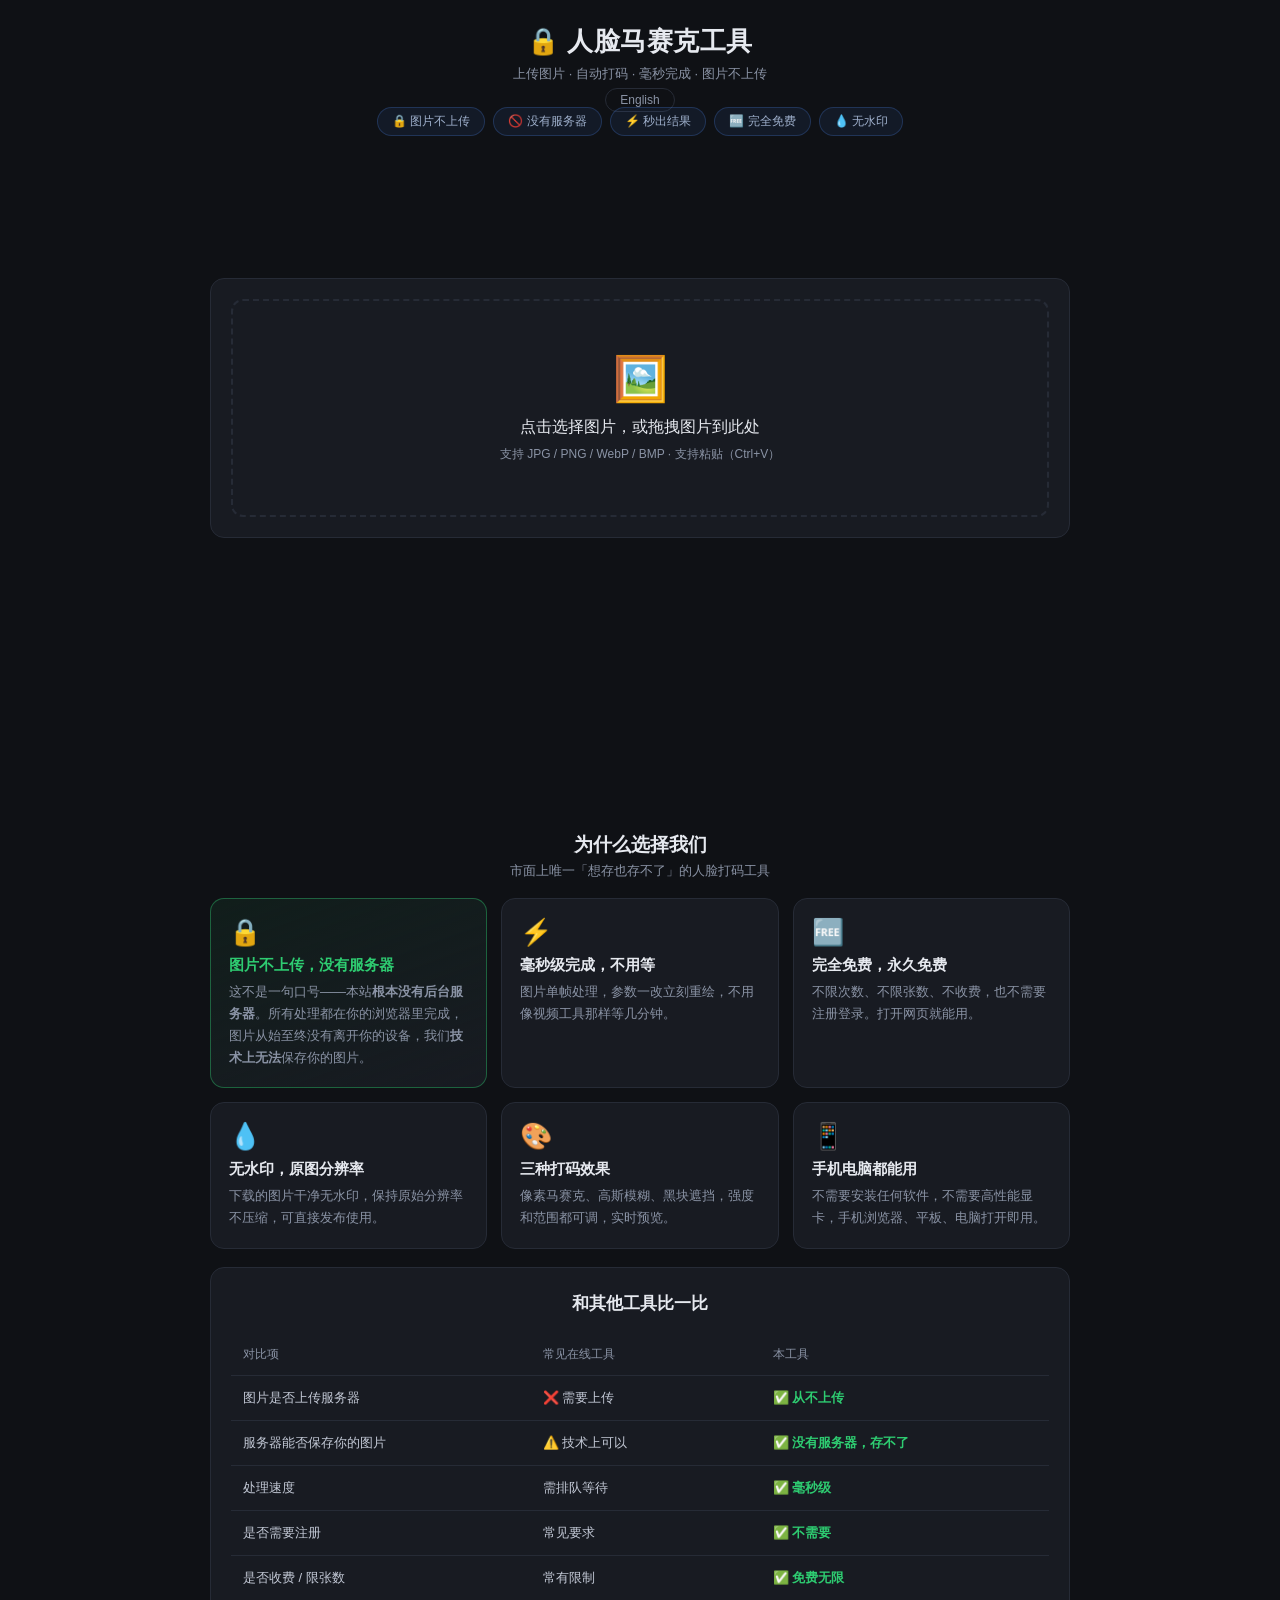
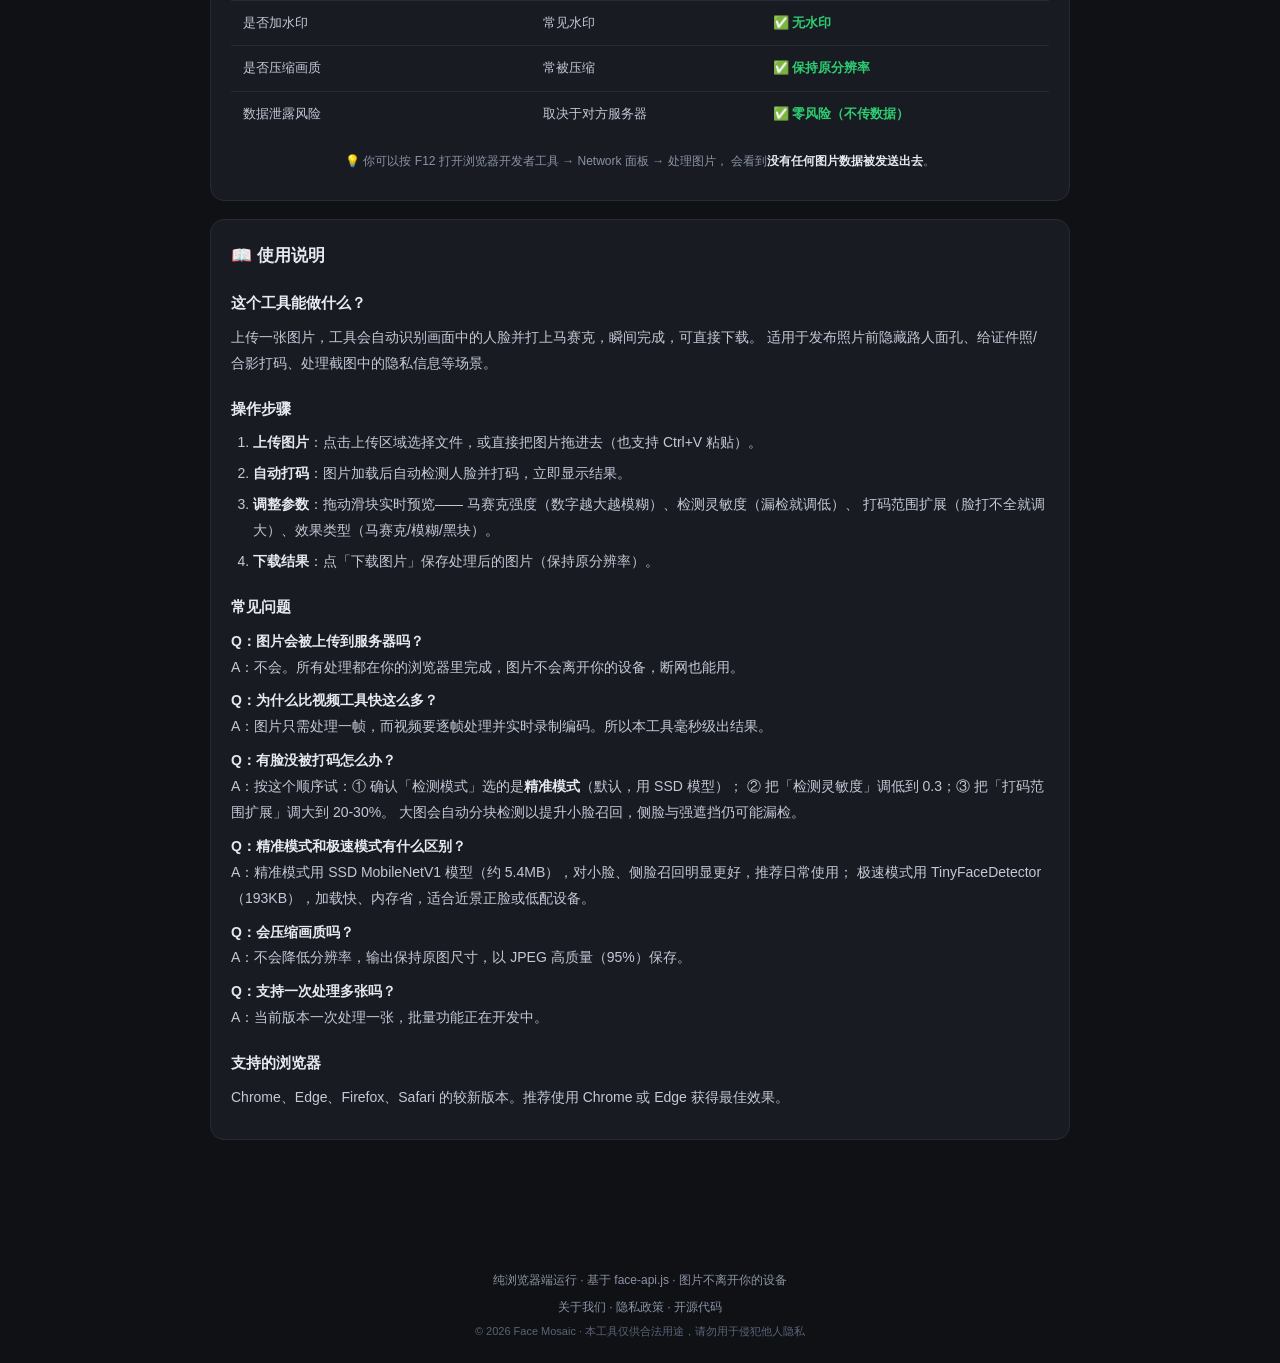
==== index.html @ 42372112 "feat: SEO 基础设施（sitemap/robots/结构化数据/canonical） - sitemap.xml: 6 个页面 + hreflang 双语标注 - robots.txt: 允许" ====
<!DOCTYPE html>
<html lang="zh-CN">
<head>
<meta charset="UTF-8">
<meta name="viewport" content="width=device-width, initial-scale=1.0">
<title>人脸马赛克工具 · 免费在线给图片人脸打码</title>
<meta name="description" content="免费在线人脸马赛克工具，上传图片自动识别人脸并打码，支持像素马赛克、高斯模糊、黑块遮挡，毫秒级完成。纯浏览器本地处理，图片不上传，隐私安全。">
<meta name="keywords" content="人脸马赛克,图片打码,人脸模糊,图片马赛克,隐私保护,在线打码工具,照片打码">
<link rel="alternate" hreflang="zh-CN" href="https://haixiansheng.github.io/face-mosaic/" />
<link rel="alternate" hreflang="en" href="https://haixiansheng.github.io/face-mosaic/en/" />
<link rel="alternate" hreflang="x-default" href="https://haixiansheng.github.io/face-mosaic/en/" />
<link rel="canonical" href="https://haixiansheng.github.io/face-mosaic/" />
<link rel="stylesheet" href="style.css">

<!-- 结构化数据（SEO） -->
<script type="application/ld+json">
{
  "@context": "https://schema.org",
  "@type": "SoftwareApplication",
  "name": "人脸马赛克工具",
  "alternateName": "Face Mosaic Tool",
  "url": "https://haixiansheng.github.io/face-mosaic/",
  "applicationCategory": "MultimediaApplication",
  "operatingSystem": "Any (Web Browser)",
  "description": "免费在线人脸马赛克工具，上传图片自动识别人脸并打码，纯浏览器本地处理，图片不上传服务器。",
  "offers": { "@type": "Offer", "price": "0", "priceCurrency": "CNY" },
  "featureList": [
    "自动人脸检测",
    "像素马赛克 / 高斯模糊 / 黑块遮挡",
    "纯浏览器本地处理，不上传",
    "毫秒级处理速度",
    "无需注册，无水印"
  ],
  "isAccessibleForFree": true
}
</script>

<!-- ============ Google AdSense ============ -->
<!-- 通过审核后，把下面的 ca-pub-XXXXXXXXXXXXXXXX 换成你的发布商 ID，并去掉注释 -->
<!--
<script async src="https://pagead2.googlesyndication.com/pagead/js/adsbygoogle.js?client=ca-pub-XXXXXXXXXXXXXXXX" crossorigin="anonymous"></script>
-->
</head>
<body>
<div class="app">
  <header>
    <h1>🔒 人脸马赛克工具</h1>
    <p class="sub">上传图片 · 自动打码 · 毫秒完成 · 图片不上传</p>
    <p class="lang-switch"><a href="en/">English</a></p>
    <div class="trust-badges">
      <span>🔒 图片不上传</span>
      <span>🚫 没有服务器</span>
      <span>⚡ 秒出结果</span>
      <span>🆓 完全免费</span>
      <span>💧 无水印</span>
    </div>
  </header>

  <!-- ============ 广告位 1：顶部横幅 ============ -->
  <div class="ad-slot ad-top">
    <!-- 顶部广告位（审核通过后替换成 AdSense 广告单元代码） -->
  </div>

  <section id="uploadPanel" class="panel">
    <div id="dropZone" class="drop-zone">
      <div class="drop-icon">🖼️</div>
      <p>点击选择图片，或拖拽图片到此处</p>
      <p class="hint">支持 JPG / PNG / WebP / BMP · 支持粘贴（Ctrl+V）</p>
      <input type="file" id="fileInput" accept="image/*" hidden>
    </div>
  </section>

  <section id="workPanel" class="panel hidden">
    <div class="canvas-wrap">
      <canvas id="resultCanvas"></canvas>
    </div>
    <canvas id="srcCanvas" hidden></canvas>

    <p id="faceInfo" class="face-info">—</p>

    <div class="controls" id="sliderRow">
      <label class="ctrl">
        <span>检测模式</span>
        <select id="modelMode">
          <option value="accurate">精准模式（推荐）</option>
          <option value="fast">极速模式</option>
        </select>
      </label>
      <label class="ctrl">
        <span>马赛克强度 <b id="pixelVal">12</b></span>
        <input type="range" id="pixelSize" min="4" max="40" value="12">
      </label>
      <label class="ctrl">
        <span>检测灵敏度 <b id="confVal">0.4</b></span>
        <input type="range" id="confThresh" min="0.1" max="0.9" step="0.05" value="0.4">
      </label>
      <label class="ctrl">
        <span>打码范围扩展 <b id="expandVal">10</b>%</span>
        <input type="range" id="expand" min="0" max="40" value="10">
      </label>
      <label class="ctrl">
        <span>效果</span>
        <select id="effectType">
          <option value="mosaic">像素马赛克</option>
          <option value="blur">高斯模糊</option>
          <option value="black">黑块遮挡</option>
        </select>
      </label>
    </div>

    <div class="actions">
      <a id="downloadBtn" class="btn primary" download="image_mosaic.jpg">⬇ 下载图片</a>
      <button id="resetBtn" class="btn">处理其他图片</button>
    </div>
  </section>

  <!-- ============ 广告位 2：中部 ============ -->
  <div class="ad-slot ad-mid">
    <!-- 中部广告位（审核通过后替换成 AdSense 广告单元代码） -->
  </div>

  <!-- ============ 卖点区 ============ -->
  <h2 class="section-title">为什么选择我们</h2>
  <p class="section-sub">市面上唯一「想存也存不了」的人脸打码工具</p>

  <div class="features">
    <div class="feature hero">
      <div class="f-icon">🔒</div>
      <h3>图片不上传，没有服务器</h3>
      <p>这不是一句口号——本站<b>根本没有后台服务器</b>。所有处理都在你的浏览器里完成，
         图片从始至终没有离开你的设备，我们<b>技术上无法</b>保存你的图片。</p>
    </div>
    <div class="feature">
      <div class="f-icon">⚡</div>
      <h3>毫秒级完成，不用等</h3>
      <p>图片单帧处理，参数一改立刻重绘，不用像视频工具那样等几分钟。</p>
    </div>
    <div class="feature">
      <div class="f-icon">🆓</div>
      <h3>完全免费，永久免费</h3>
      <p>不限次数、不限张数、不收费，也不需要注册登录。打开网页就能用。</p>
    </div>
    <div class="feature">
      <div class="f-icon">💧</div>
      <h3>无水印，原图分辨率</h3>
      <p>下载的图片干净无水印，保持原始分辨率不压缩，可直接发布使用。</p>
    </div>
    <div class="feature">
      <div class="f-icon">🎨</div>
      <h3>三种打码效果</h3>
      <p>像素马赛克、高斯模糊、黑块遮挡，强度和范围都可调，实时预览。</p>
    </div>
    <div class="feature">
      <div class="f-icon">📱</div>
      <h3>手机电脑都能用</h3>
      <p>不需要安装任何软件，不需要高性能显卡，手机浏览器、平板、电脑打开即用。</p>
    </div>
  </div>

  <section class="panel content">
    <h2 class="section-title" style="margin-top:0">和其他工具比一比</h2>
    <table class="compare-table">
      <thead>
        <tr><th>对比项</th><th>常见在线工具</th><th>本工具</th></tr>
      </thead>
      <tbody>
        <tr><td>图片是否上传服务器</td><td>❌ 需要上传</td><td class="us">✅ 从不上传</td></tr>
        <tr><td>服务器能否保存你的图片</td><td>⚠️ 技术上可以</td><td class="us">✅ 没有服务器，存不了</td></tr>
        <tr><td>处理速度</td><td>需排队等待</td><td class="us">✅ 毫秒级</td></tr>
        <tr><td>是否需要注册</td><td>常见要求</td><td class="us">✅ 不需要</td></tr>
        <tr><td>是否收费 / 限张数</td><td>常有限制</td><td class="us">✅ 免费无限</td></tr>
        <tr><td>是否加水印</td><td>常见水印</td><td class="us">✅ 无水印</td></tr>
        <tr><td>是否压缩画质</td><td>常被压缩</td><td class="us">✅ 保持原分辨率</td></tr>
        <tr><td>数据泄露风险</td><td>取决于对方服务器</td><td class="us">✅ 零风险（不传数据）</td></tr>
      </tbody>
    </table>
    <p style="text-align:center;font-size:12px;color:var(--muted);margin-top:12px">
      💡 你可以按 F12 打开浏览器开发者工具 → Network 面板 → 处理图片，
      会看到<b>没有任何图片数据被发送出去</b>。
    </p>
  </section>

  <!-- ============ 内容区（SEO + AdSense 过审必需）============ -->
  <section class="panel content">
    <h2>📖 使用说明</h2>

    <h3>这个工具能做什么？</h3>
    <p>上传一张图片，工具会自动识别画面中的人脸并打上马赛克，瞬间完成，可直接下载。
       适用于发布照片前隐藏路人面孔、给证件照/合影打码、处理截图中的隐私信息等场景。</p>

    <h3>操作步骤</h3>
    <ol>
      <li><b>上传图片</b>：点击上传区域选择文件，或直接把图片拖进去（也支持 Ctrl+V 粘贴）。</li>
      <li><b>自动打码</b>：图片加载后自动检测人脸并打码，立即显示结果。</li>
      <li><b>调整参数</b>：拖动滑块实时预览——
          马赛克强度（数字越大越模糊）、检测灵敏度（漏检就调低）、
          打码范围扩展（脸打不全就调大）、效果类型（马赛克/模糊/黑块）。</li>
      <li><b>下载结果</b>：点「下载图片」保存处理后的图片（保持原分辨率）。</li>
    </ol>

    <h3>常见问题</h3>
    <p><b>Q：图片会被上传到服务器吗？</b><br>
       A：不会。所有处理都在你的浏览器里完成，图片不会离开你的设备，断网也能用。</p>
    <p><b>Q：为什么比视频工具快这么多？</b><br>
       A：图片只需处理一帧，而视频要逐帧处理并实时录制编码。所以本工具毫秒级出结果。</p>
    <p><b>Q：有脸没被打码怎么办？</b><br>
       A：按这个顺序试：① 确认「检测模式」选的是<b>精准模式</b>（默认，用 SSD 模型）；
       ② 把「检测灵敏度」调低到 0.3；③ 把「打码范围扩展」调大到 20-30%。
       大图会自动分块检测以提升小脸召回，侧脸与强遮挡仍可能漏检。</p>
    <p><b>Q：精准模式和极速模式有什么区别？</b><br>
       A：精准模式用 SSD MobileNetV1 模型（约 5.4MB），对小脸、侧脸召回明显更好，推荐日常使用；
       极速模式用 TinyFaceDetector（193KB），加载快、内存省，适合近景正脸或低配设备。</p>
    <p><b>Q：会压缩画质吗？</b><br>
       A：不会降低分辨率，输出保持原图尺寸，以 JPEG 高质量（95%）保存。</p>
    <p><b>Q：支持一次处理多张吗？</b><br>
       A：当前版本一次处理一张，批量功能正在开发中。</p>

    <h3>支持的浏览器</h3>
    <p>Chrome、Edge、Firefox、Safari 的较新版本。推荐使用 Chrome 或 Edge 获得最佳效果。</p>
  </section>

  <!-- ============ 广告位 3：底部 ============ -->
  <div class="ad-slot ad-bottom">
    <!-- 底部广告位（审核通过后替换成 AdSense 广告单元代码） -->
  </div>

  <footer>
    <p>纯浏览器端运行 · 基于 face-api.js · 图片不离开你的设备</p>
    <nav class="foot-nav">
      <a href="about.html">关于我们</a> ·
      <a href="privacy.html">隐私政策</a> ·
      <a href="https://github.com/haixiansheng/face-mosaic" target="_blank" rel="noopener">开源代码</a>
    </nav>
    <p class="copy">© 2026 Face Mosaic · 本工具仅供合法用途，请勿用于侵犯他人隐私</p>
  </footer>
</div>
<script src="face-api.min.js"></script>
<script src="app.js"></script>
</body>
</html>
---- style.css ----
:root {
  --bg: #0f1115;
  --card: #181b22;
  --border: #262b36;
  --text: #e6e9ef;
  --muted: #8a93a5;
  --primary: #4f8cff;
  --primary-hover: #3d7bf0;
  --success: #2ecc71;
}
* { box-sizing: border-box; margin: 0; padding: 0; }
body {
  font-family: -apple-system, "Segoe UI", "Microsoft YaHei", sans-serif;
  background: var(--bg);
  color: var(--text);
  min-height: 100vh;
  padding: 24px 16px;
}
.app { max-width: 860px; margin: 0 auto; }
header { text-align: center; margin-bottom: 24px; }
h1 { font-size: 26px; font-weight: 700; letter-spacing: .5px; }
.sub { color: var(--muted); font-size: 13px; margin-top: 6px; }
.panel {
  background: var(--card);
  border: 1px solid var(--border);
  border-radius: 14px;
  padding: 20px;
  margin-bottom: 18px;
}
.hidden { display: none !important; }
.drop-zone {
  border: 2px dashed var(--border);
  border-radius: 12px;
  padding: 52px 20px;
  text-align: center;
  cursor: pointer;
  transition: all .2s;
}
.drop-zone:hover, .drop-zone.dragover {
  border-color: var(--primary);
  background: rgba(79, 140, 255, .06);
}
.drop-icon { font-size: 44px; margin-bottom: 12px; }
.hint { color: var(--muted); font-size: 12px; margin-top: 8px; }
video { width: 100%; border-radius: 10px; background: #000; display: block; }
.controls {
  display: grid;
  grid-template-columns: repeat(auto-fit, minmax(200px, 1fr));
  gap: 14px;
  margin: 18px 0;
}
.ctrl { display: flex; flex-direction: column; gap: 8px; font-size: 13px; color: var(--muted); }
.ctrl b { color: var(--primary); font-weight: 600; }
input[type=range] { width: 100%; accent-color: var(--primary); }
select {
  background: #12141a; color: var(--text);
  border: 1px solid var(--border); border-radius: 8px;
  padding: 8px 10px; font-size: 13px;
}
.actions { display: flex; gap: 12px; flex-wrap: wrap; margin-top: 16px; }
.btn {
  padding: 11px 22px;
  border-radius: 9px;
  border: 1px solid var(--border);
  background: #12141a;
  color: var(--text);
  font-size: 14px;
  cursor: pointer;
  transition: all .15s;
  text-decoration: none;
  display: inline-block;
}
.btn:hover:not(:disabled) { border-color: var(--primary); }
.btn:disabled { opacity: .45; cursor: not-allowed; }
.btn.primary { background: var(--primary); border-color: var(--primary); color: #fff; font-weight: 600; }
.btn.primary:hover { background: var(--primary-hover); }
.progress-wrap { margin-top: 16px; }
.progress-bar { height: 8px; background: #12141a; border-radius: 5px; overflow: hidden; }
#progressFill {
  height: 100%; width: 0%;
  background: linear-gradient(90deg, var(--primary), var(--success));
  transition: width .2s;
}
#progressText { font-size: 13px; color: var(--muted); margin-top: 8px; }
footer { text-align: center; color: var(--muted); font-size: 12px; margin-top: 24px; }
h2 { font-size: 18px; margin-bottom: 14px; }

/* ===== 广告位 ===== */
.ad-slot {
  margin: 18px 0;
  min-height: 90px;          /* 预留高度，避免广告加载时页面跳动 */
  border-radius: 12px;
  display: flex;
  align-items: center;
  justify-content: center;
  overflow: hidden;
}
/* 未放广告时显示淡色占位（审核通过后可删掉这段） */
.ad-slot:empty::after {
  content: "广告位";
  color: #3a4152;
  font-size: 12px;
  letter-spacing: 2px;
  border: 1px dashed #262b36;
  border-radius: 10px;
  padding: 26px 60px;
  width: 100%;
  text-align: center;
}
.ad-top { min-height: 100px; }
.ad-mid { min-height: 250px; }
.ad-bottom { min-height: 90px; }

/* ===== 内容区（SEO / 过审用）===== */
.content { font-size: 14px; line-height: 1.85; color: #c3c9d6; }
.content h2 { margin: 22px 0 10px; color: var(--text); font-size: 17px; }
.content h2:first-child { margin-top: 0; }
.content h3 { margin: 18px 0 8px; color: var(--text); font-size: 15px; }
.content p { margin: 8px 0; }
.content ol, .content ul { margin: 8px 0 8px 22px; }
.content li { margin: 5px 0; }
.content a { color: var(--primary); text-decoration: none; }
.content a:hover { text-decoration: underline; }
.content b { color: var(--text); }

/* ===== 页脚导航 ===== */
.foot-nav { margin-top: 10px; font-size: 12px; }
.foot-nav a { color: var(--muted); text-decoration: none; }
.foot-nav a:hover { color: var(--primary); }
.copy { margin-top: 8px; font-size: 11px; color: #5a6377; }

/* ===== 语言切换 ===== */
.lang-switch { margin-top: 10px; font-size: 12px; }
.lang-switch a {
  color: var(--muted);
  text-decoration: none;
  border: 1px solid var(--border);
  border-radius: 20px;
  padding: 4px 14px;
  transition: all .15s;
}
.lang-switch a:hover { color: var(--primary); border-color: var(--primary); }

/* ===== 卖点：信任徽章 ===== */
.trust-badges {
  display: flex;
  flex-wrap: wrap;
  gap: 8px;
  justify-content: center;
  margin: 0 0 18px;
}
.trust-badges span {
  font-size: 12px;
  color: #9fb0cc;
  background: rgba(79, 140, 255, .08);
  border: 1px solid rgba(79, 140, 255, .22);
  border-radius: 20px;
  padding: 5px 14px;
  white-space: nowrap;
}

/* ===== 卖点：特性卡片 ===== */
.features {
  display: grid;
  grid-template-columns: repeat(auto-fit, minmax(240px, 1fr));
  gap: 14px;
  margin: 18px 0;
}
.feature {
  background: var(--card);
  border: 1px solid var(--border);
  border-radius: 14px;
  padding: 18px;
  transition: border-color .18s, transform .18s;
}
.feature:hover { border-color: rgba(79, 140, 255, .45); transform: translateY(-2px); }
.feature .f-icon { font-size: 26px; margin-bottom: 8px; }
.feature h3 {
  font-size: 15px;
  margin: 0 0 6px;
  color: var(--text);
  font-weight: 600;
}
.feature p { font-size: 13px; color: var(--muted); line-height: 1.7; margin: 0; }
.feature.hero {
  border-color: rgba(46, 204, 113, .4);
  background: linear-gradient(160deg, rgba(46, 204, 113, .07), var(--card));
}
.feature.hero h3 { color: var(--success); }

/* ===== 卖点：对比表 ===== */
.section-title {
  text-align: center;
  font-size: 19px;
  font-weight: 700;
  margin: 26px 0 4px;
}
.section-sub {
  text-align: center;
  font-size: 13px;
  color: var(--muted);
  margin-bottom: 14px;
}
.compare-table { width: 100%; border-collapse: collapse; font-size: 13px; margin: 14px 0; }
.compare-table th, .compare-table td {
  padding: 10px 12px;
  border-bottom: 1px solid var(--border);
  text-align: left;
}
.compare-table th { color: var(--muted); font-weight: 500; font-size: 12px; }
.compare-table td { color: #c3c9d6; }
.compare-table td.us { color: var(--success); font-weight: 600; }
.compare-table tr:last-child td { border-bottom: none; }

/* ===== 图片画布 ===== */
.canvas-wrap {
  border-radius: 10px;
  overflow: hidden;
  background: #0b0d11;
  display: flex;
  justify-content: center;
}
#resultCanvas { max-width: 100%; height: auto; display: block; }
.face-info {
  text-align: center;
  font-size: 13px;
  color: var(--primary);
  margin: 12px 0 0;
  min-height: 20px;
}
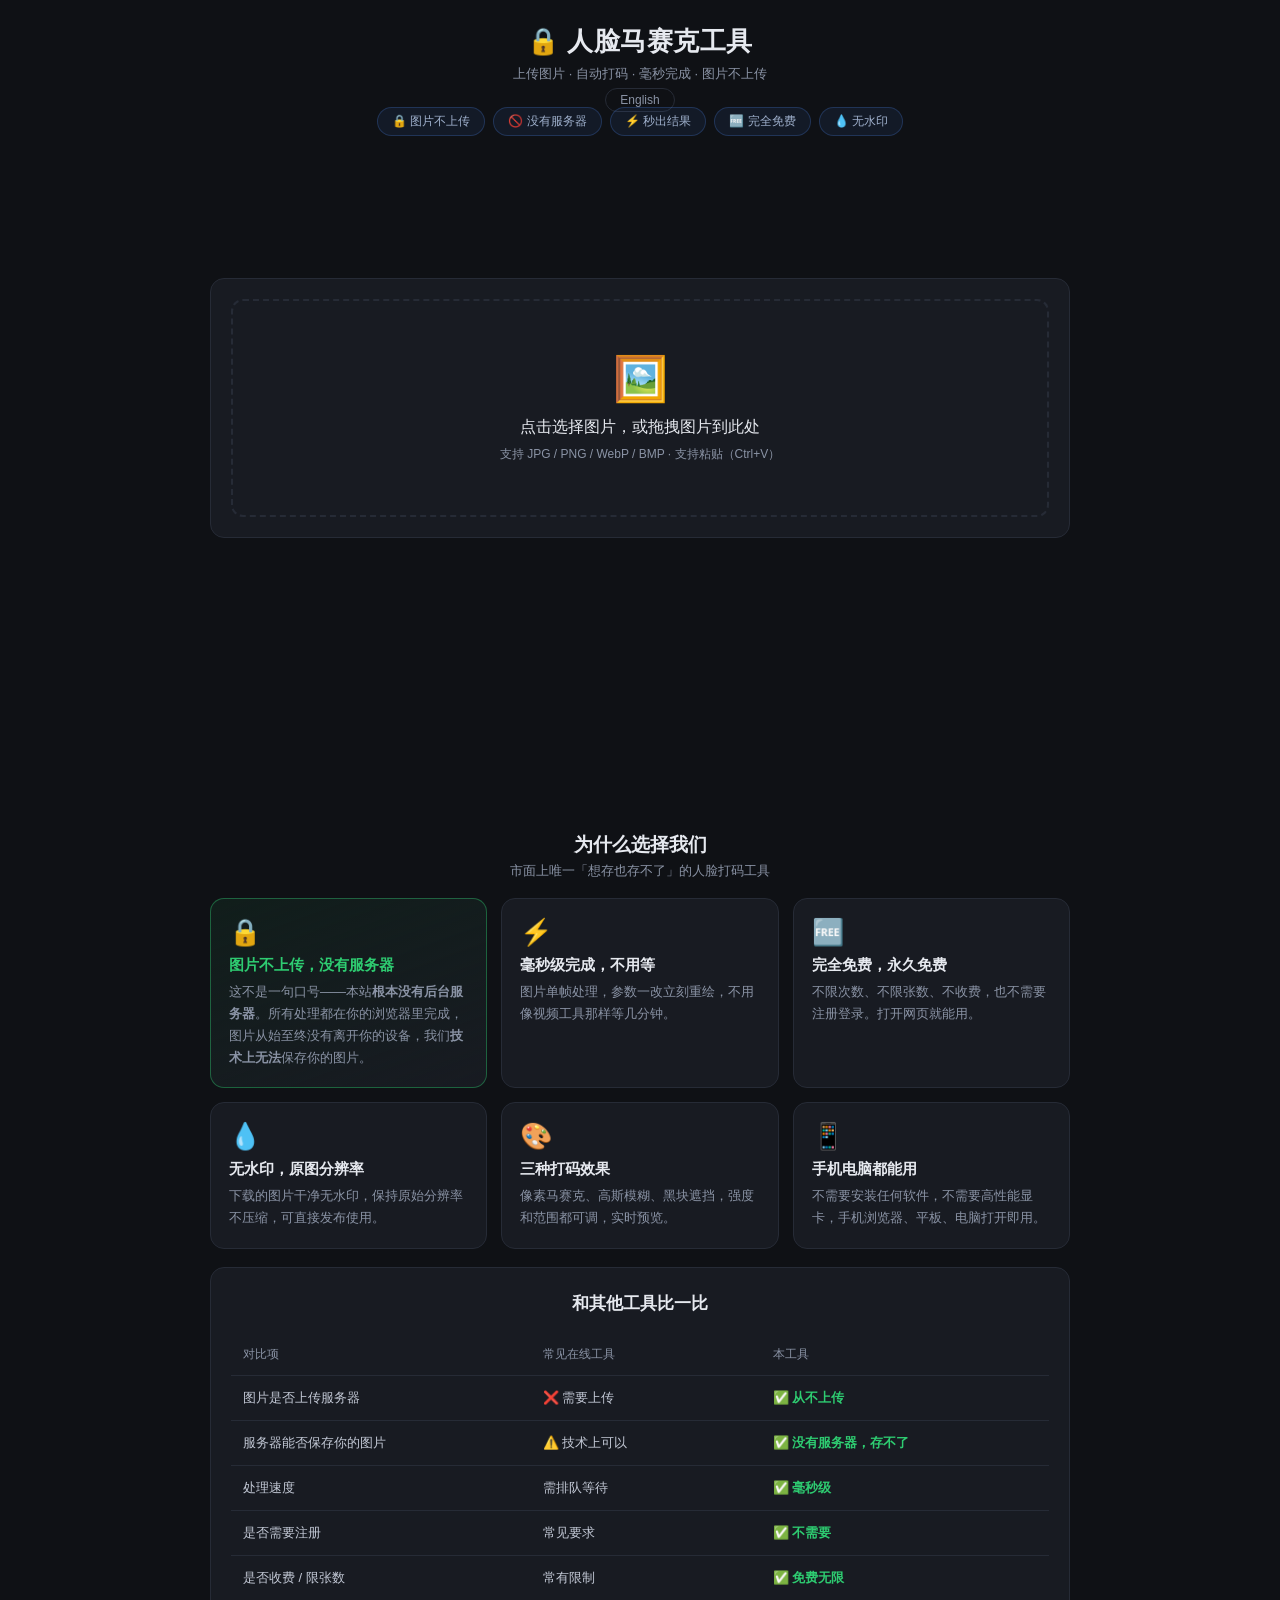
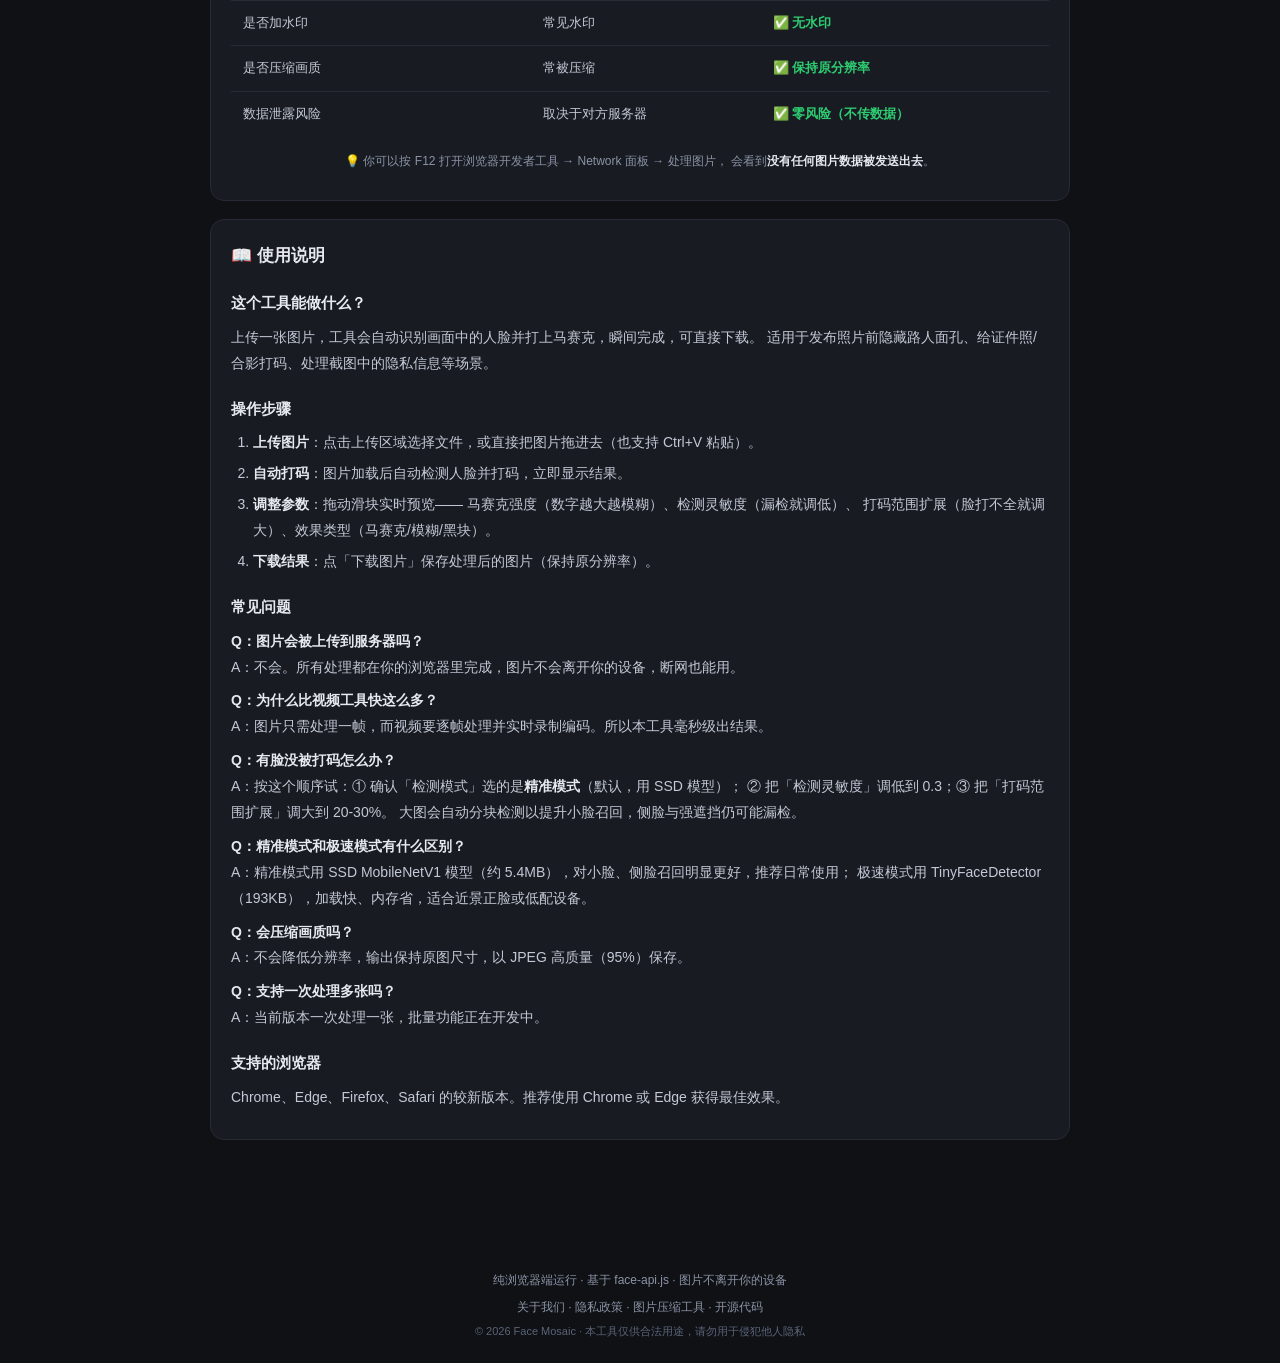
==== commit 276f7cf5: "feat: 页脚互链到图片压缩工具（工具矩阵交叉引流）" ====
--- a/index.html
+++ b/index.html
@@ -229,6 +229,7 @@
     <nav class="foot-nav">
       <a href="about.html">关于我们</a> ·
       <a href="privacy.html">隐私政策</a> ·
+      <a href="https://haixiansheng.github.io/image-compressor/">图片压缩工具</a> ·
       <a href="https://github.com/haixiansheng/face-mosaic" target="_blank" rel="noopener">开源代码</a>
     </nav>
     <p class="copy">© 2026 Face Mosaic · 本工具仅供合法用途，请勿用于侵犯他人隐私</p>
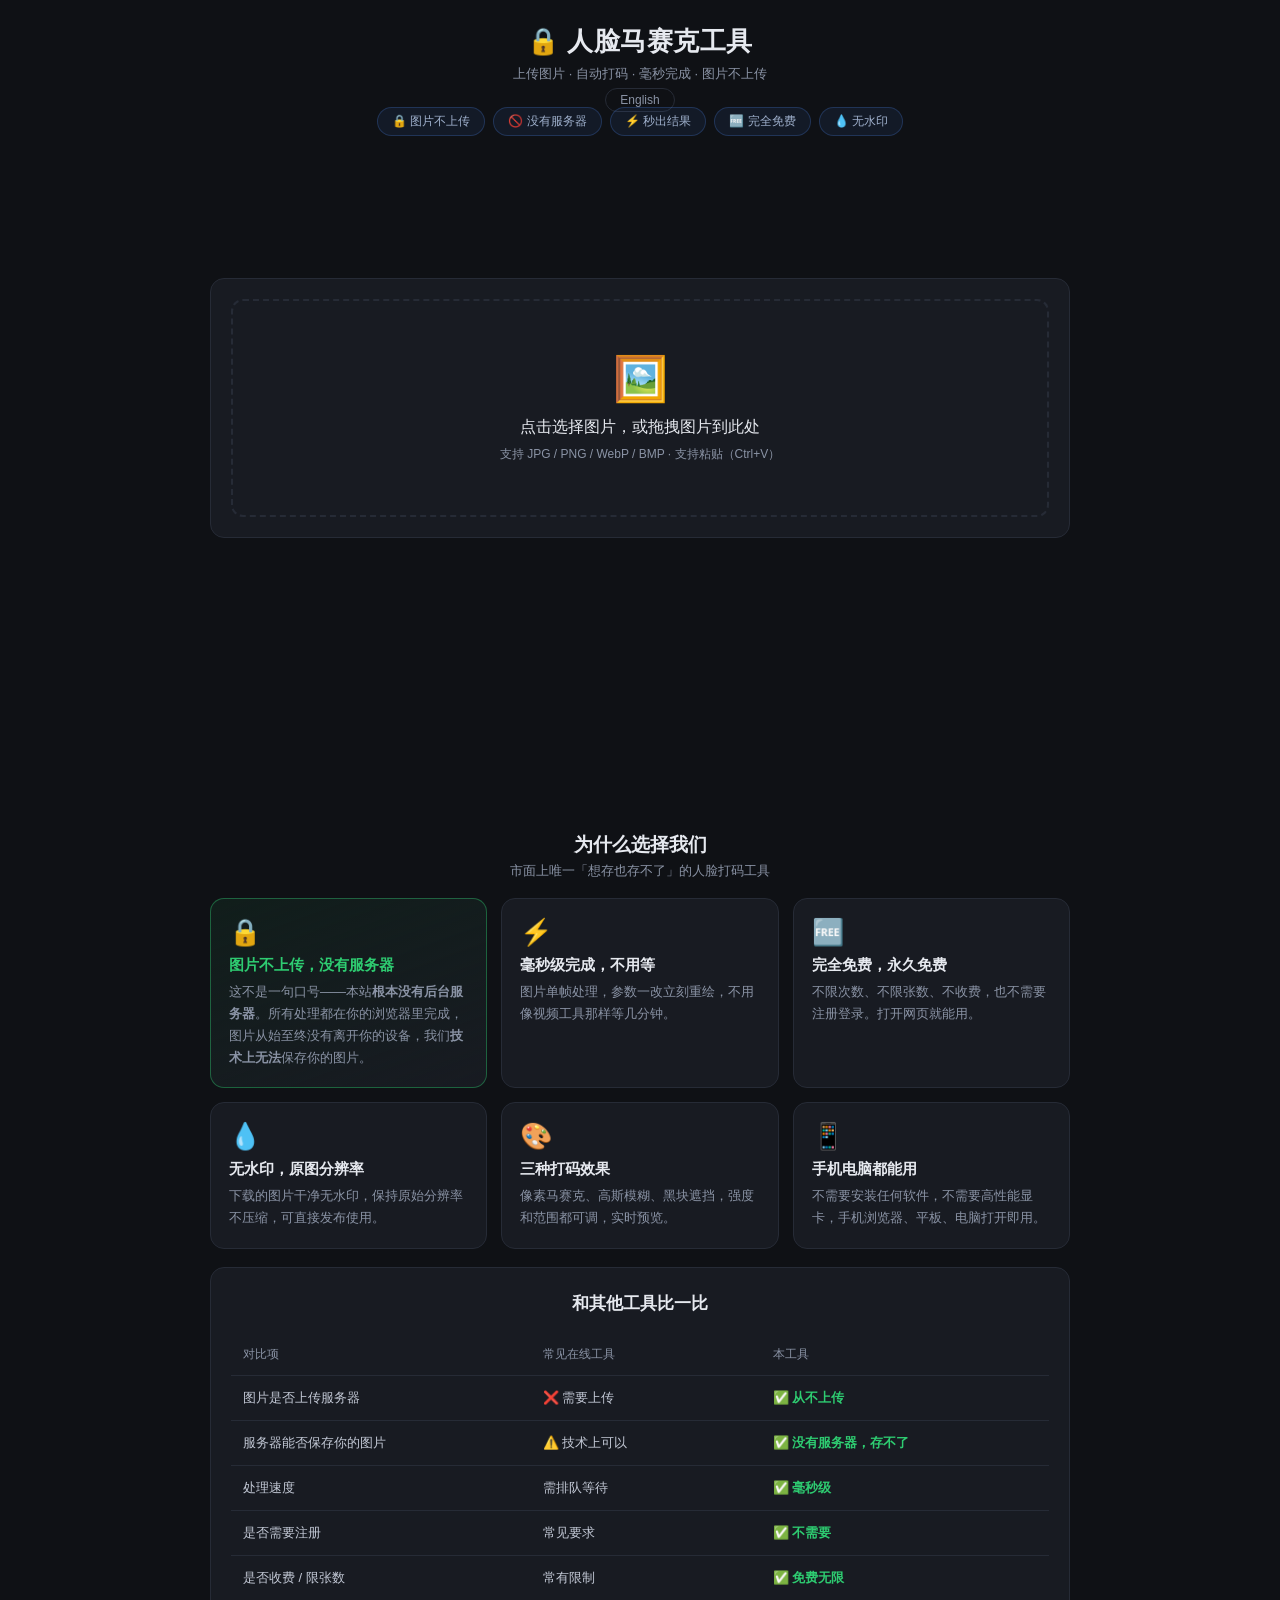
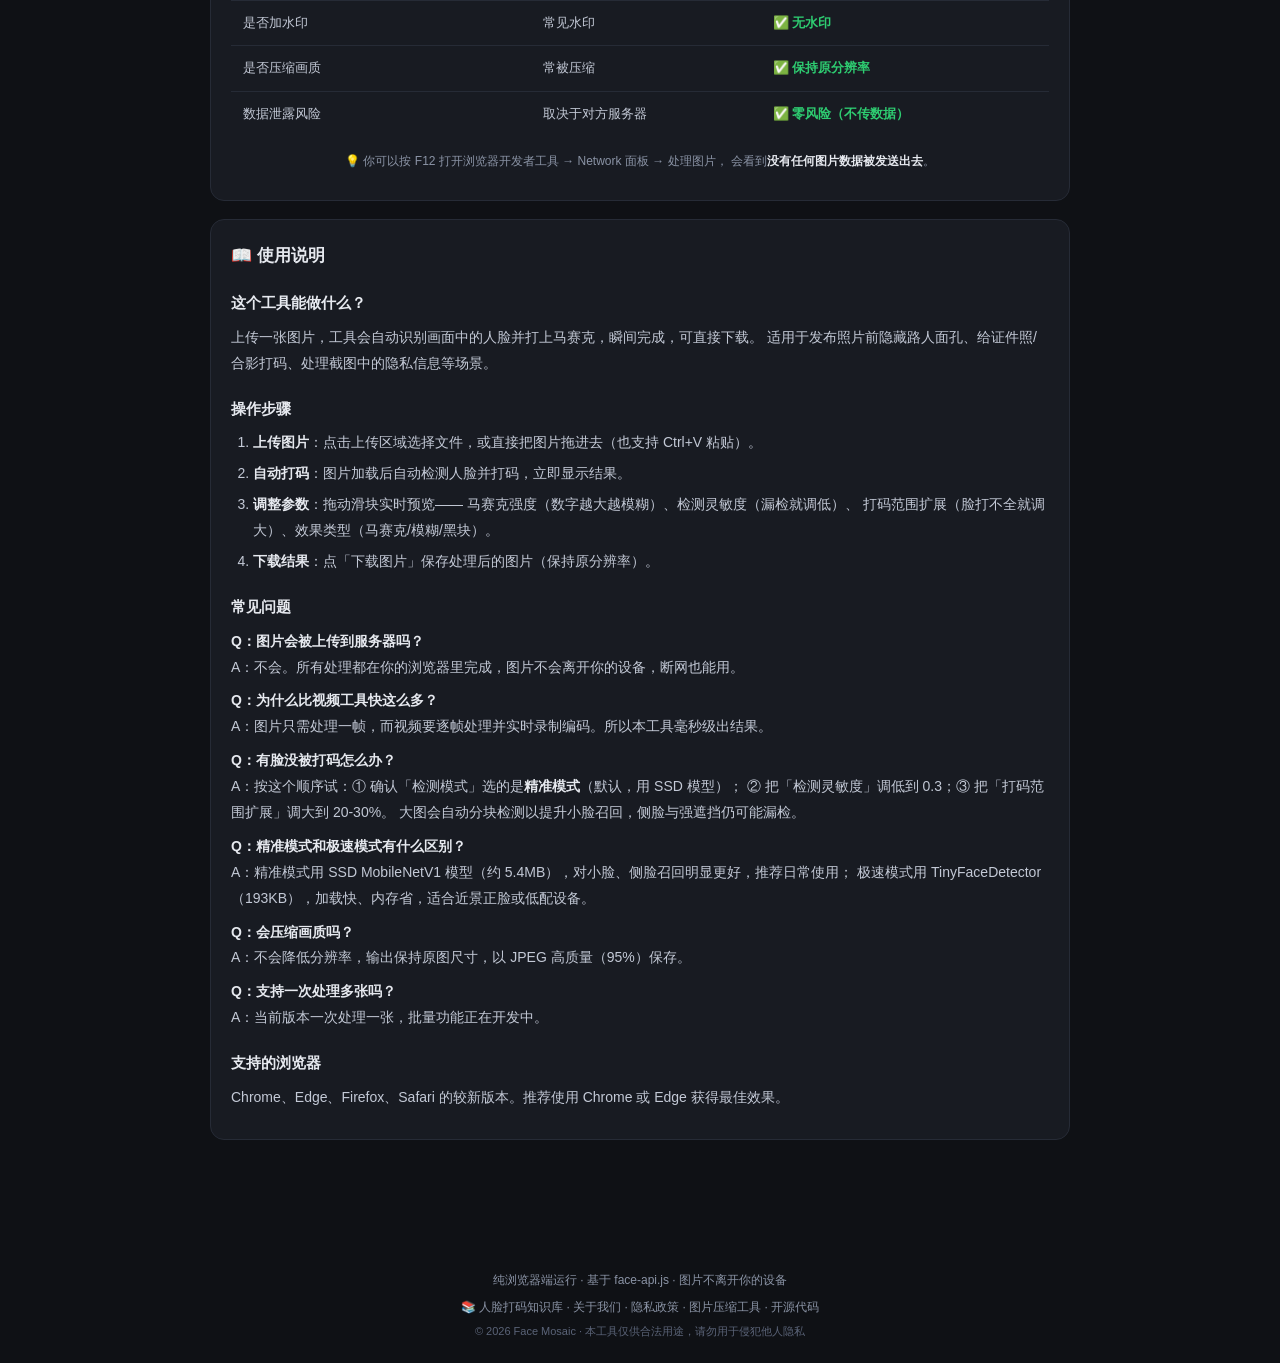
==== commit b2f355af: "content: 新增 2 篇 SEO 深度文章（中英）+ 博客首页 提升 AdSense 过审率与自然搜索流量： - 《如何给照片人脸打码：5 种方法对比》— 手工/自动检测/整图模糊/裁剪/贴纸 " ====
--- a/index.html
+++ b/index.html
@@ -227,6 +227,7 @@
   <footer>
     <p>纯浏览器端运行 · 基于 face-api.js · 图片不离开你的设备</p>
     <nav class="foot-nav">
+      <a href="blog/">📚 人脸打码知识库</a> ·
       <a href="about.html">关于我们</a> ·
       <a href="privacy.html">隐私政策</a> ·
       <a href="https://haixiansheng.github.io/image-compressor/">图片压缩工具</a> ·
--- a/style.css
+++ b/style.css
@@ -228,3 +228,48 @@
   margin: 12px 0 0;
   min-height: 20px;
 }
+
+
+/* ===== 文章页 ===== */
+.article { font-size: 15px; line-height: 1.9; }
+.article h2 { font-size: 19px; margin: 30px 0 12px; color: var(--text); }
+.article h3 { font-size: 16px; margin: 22px 0 8px; color: var(--text); }
+.article p { margin: 12px 0; }
+.article ul, .article ol { margin: 12px 0 12px 24px; }
+.article li { margin: 7px 0; }
+.article code {
+  background: #11141a; border: 1px solid var(--border);
+  border-radius: 4px; padding: 1px 6px; font-size: 13px; color: #ffa657;
+}
+.article-meta { font-size: 12px; color: var(--muted); margin-bottom: 20px; }
+.article-note {
+  background: rgba(255, 176, 32, .07);
+  border-left: 3px solid #ffb020;
+  border-radius: 0 8px 8px 0;
+  padding: 10px 14px;
+  font-size: 13px;
+  color: #d8c9a8;
+  margin: 16px 0;
+}
+.article .compare-table { margin: 16px 0; }
+
+/* ===== 卡片列表（博客首页）===== */
+.cards {
+  display: grid;
+  grid-template-columns: repeat(auto-fit, minmax(280px, 1fr));
+  gap: 14px;
+  margin: 18px 0;
+}
+.card {
+  display: block;
+  background: var(--card);
+  border: 1px solid var(--border);
+  border-radius: 14px;
+  padding: 20px;
+  text-decoration: none;
+  transition: border-color .18s, transform .18s;
+}
+.card:hover { border-color: rgba(79, 140, 255, .5); transform: translateY(-2px); }
+.card h3 { margin: 0 0 8px; font-size: 16px; color: var(--text); }
+.card p { margin: 0 0 12px; font-size: 13px; color: var(--muted); line-height: 1.7; }
+.card-meta { font-size: 11px; color: #5a6377; }
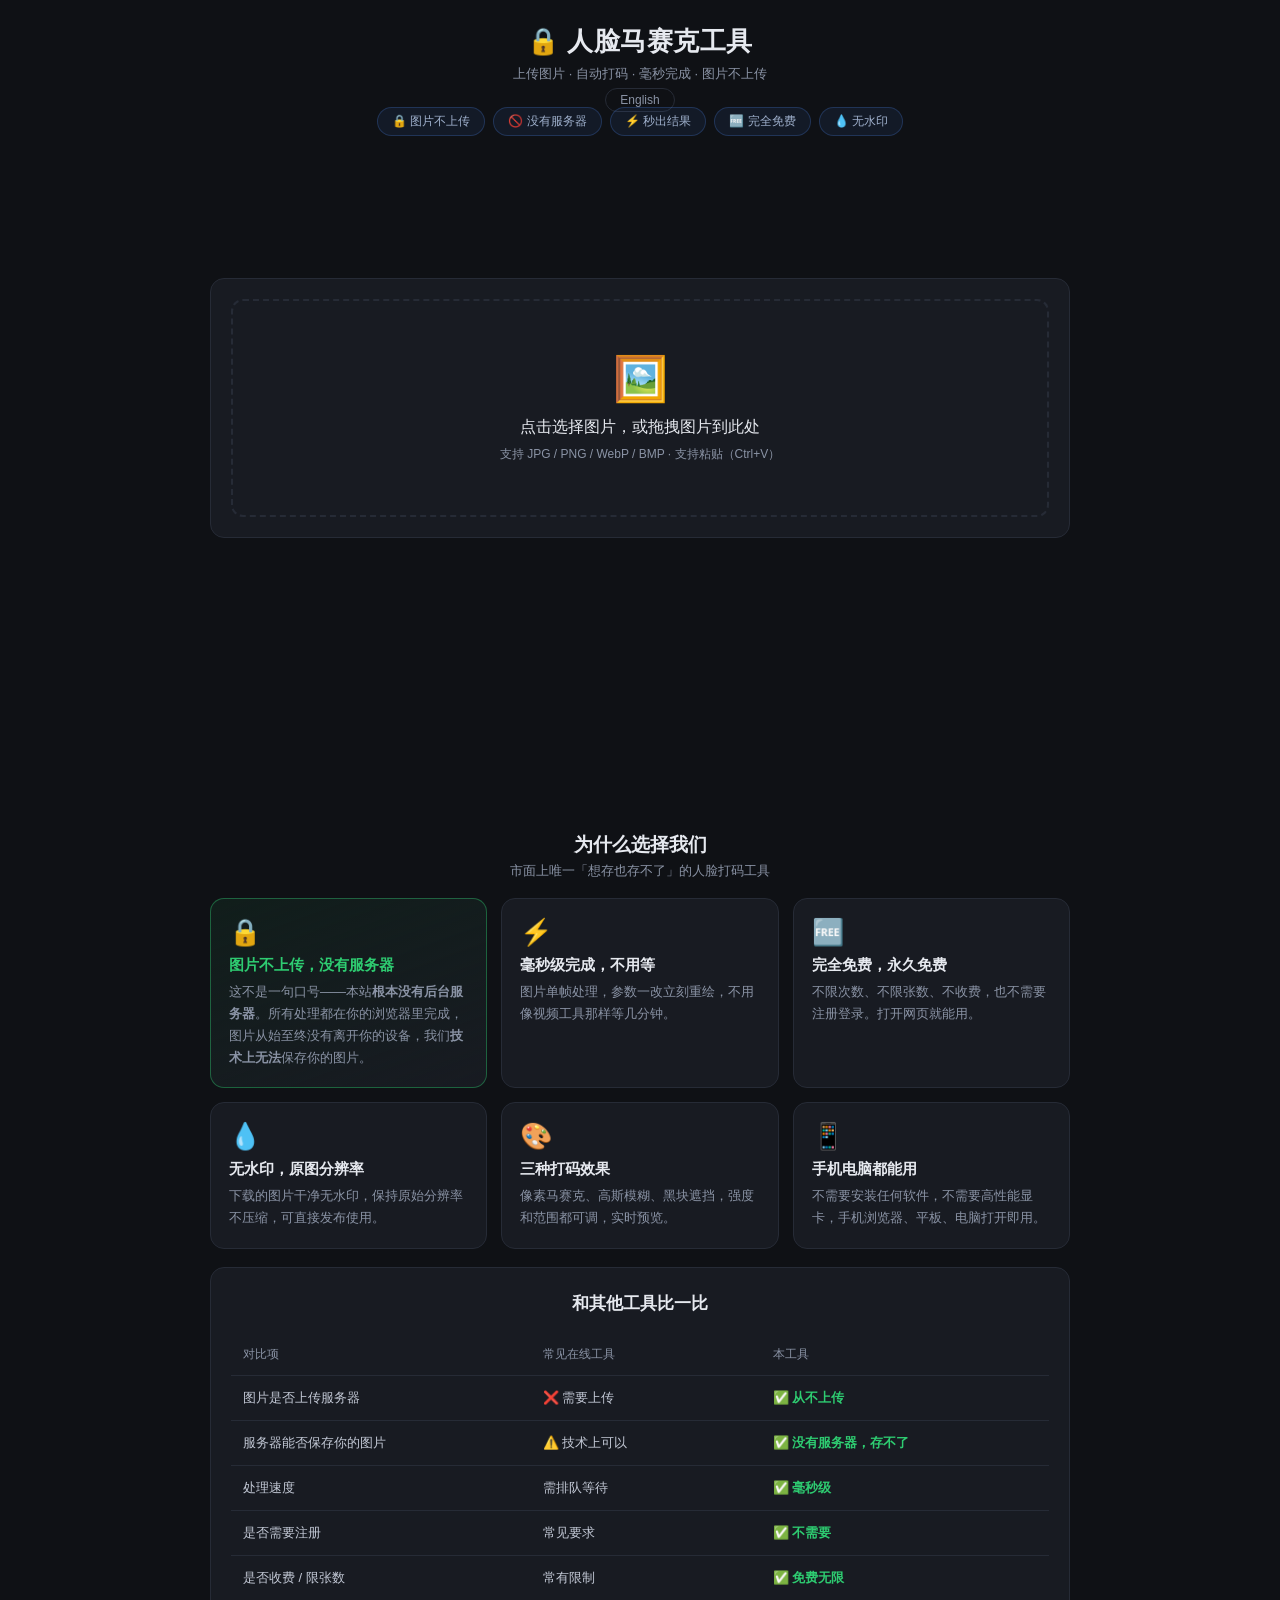
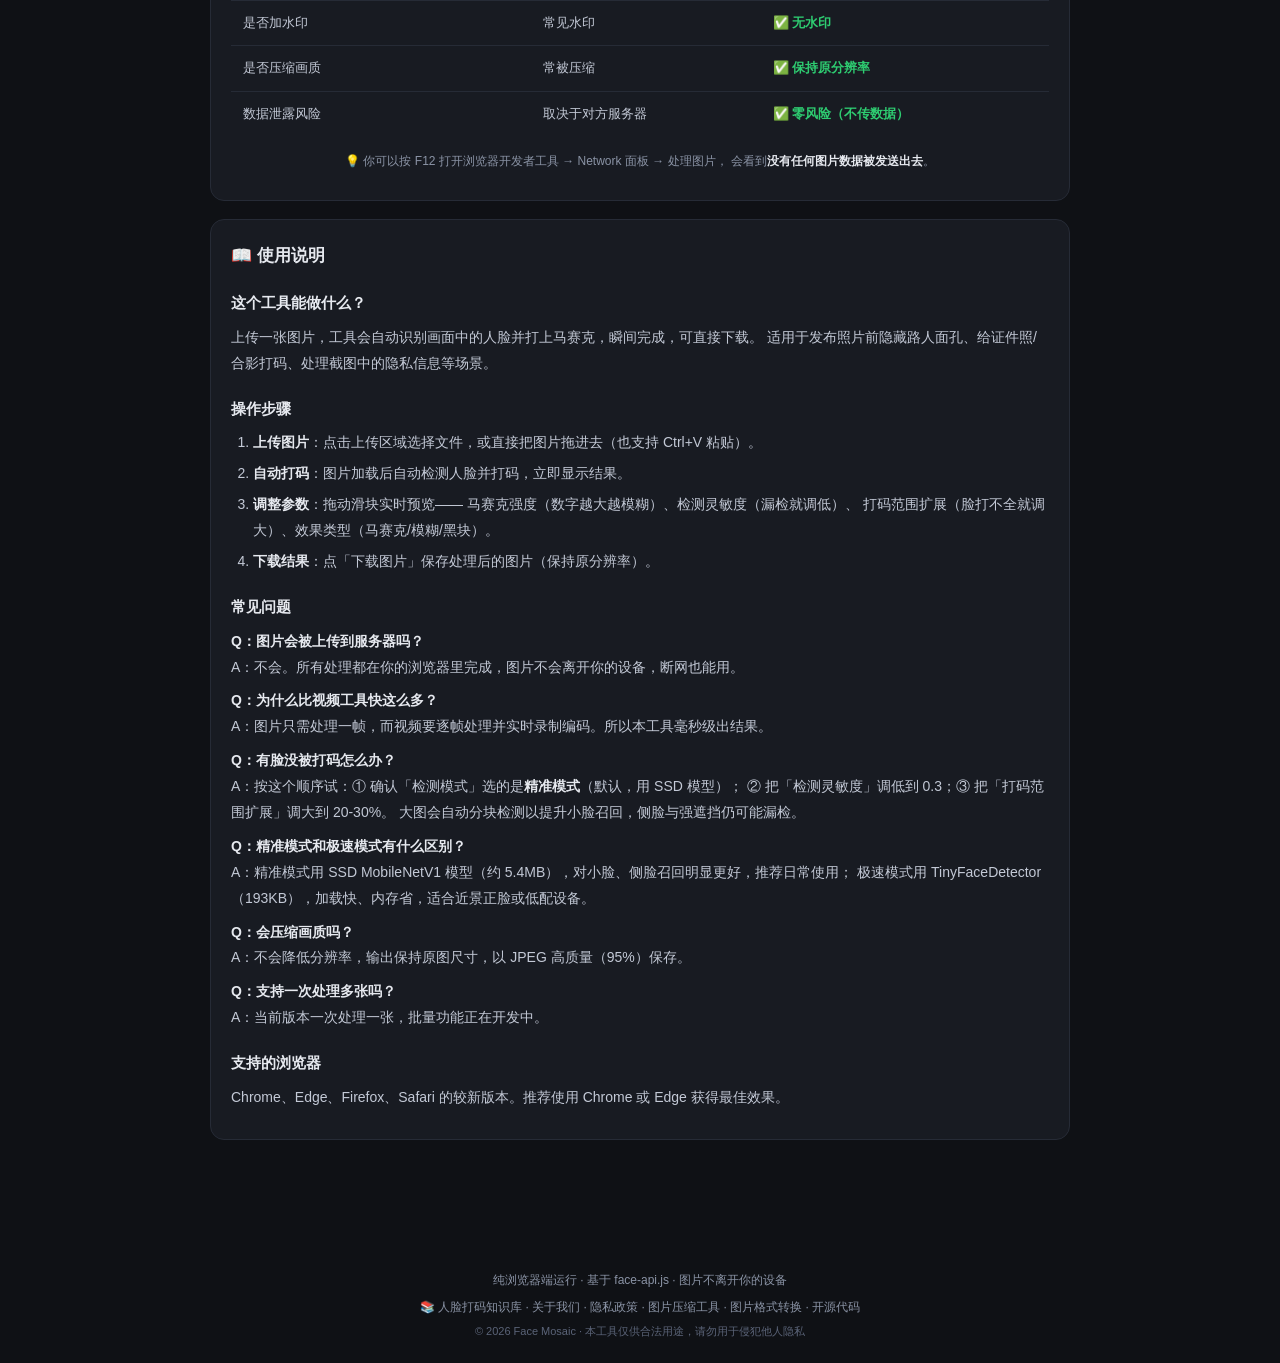
==== commit 618e7c6c: "feat: 页脚互链到图片格式转换工具（工具矩阵交叉引流）" ====
--- a/index.html
+++ b/index.html
@@ -231,6 +231,7 @@
       <a href="about.html">关于我们</a> ·
       <a href="privacy.html">隐私政策</a> ·
       <a href="https://haixiansheng.github.io/image-compressor/">图片压缩工具</a> ·
+      <a href="https://haixiansheng.github.io/image-converter/">图片格式转换</a> ·
       <a href="https://github.com/haixiansheng/face-mosaic" target="_blank" rel="noopener">开源代码</a>
     </nav>
     <p class="copy">© 2026 Face Mosaic · 本工具仅供合法用途，请勿用于侵犯他人隐私</p>
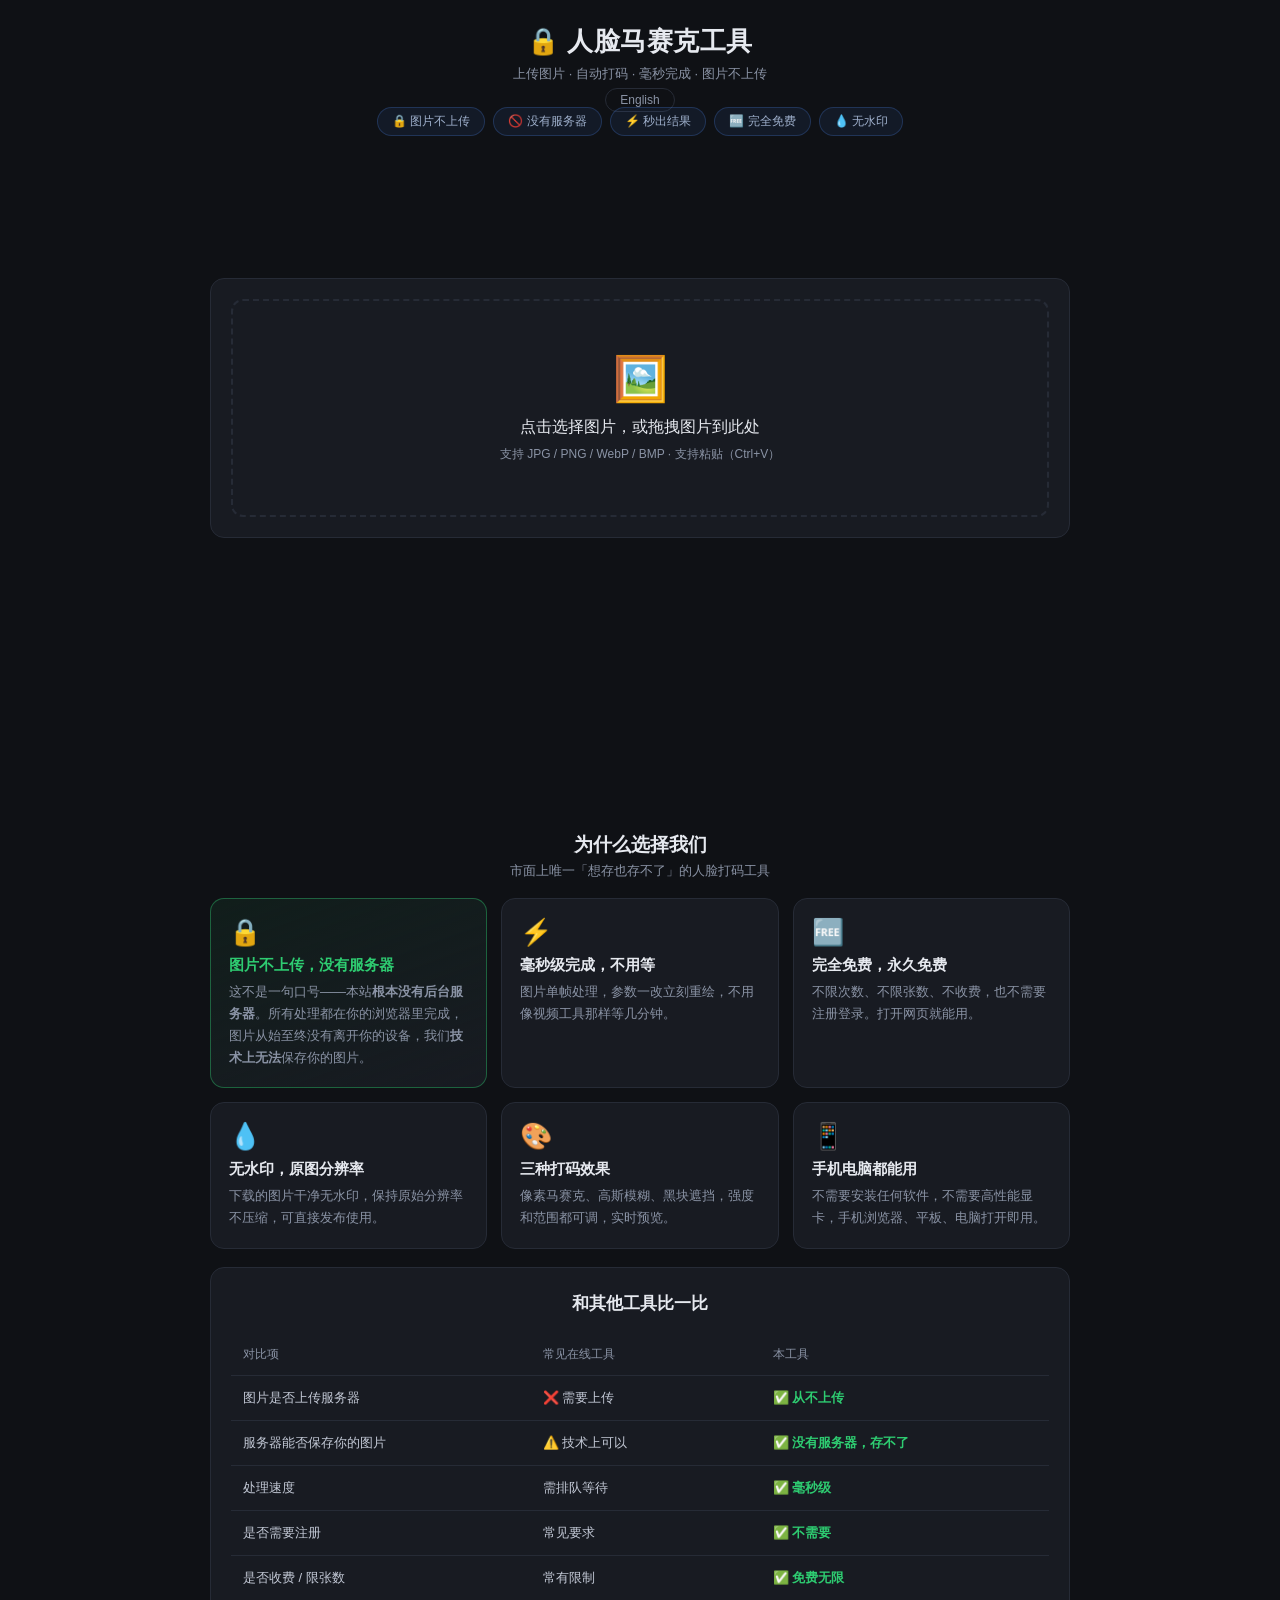
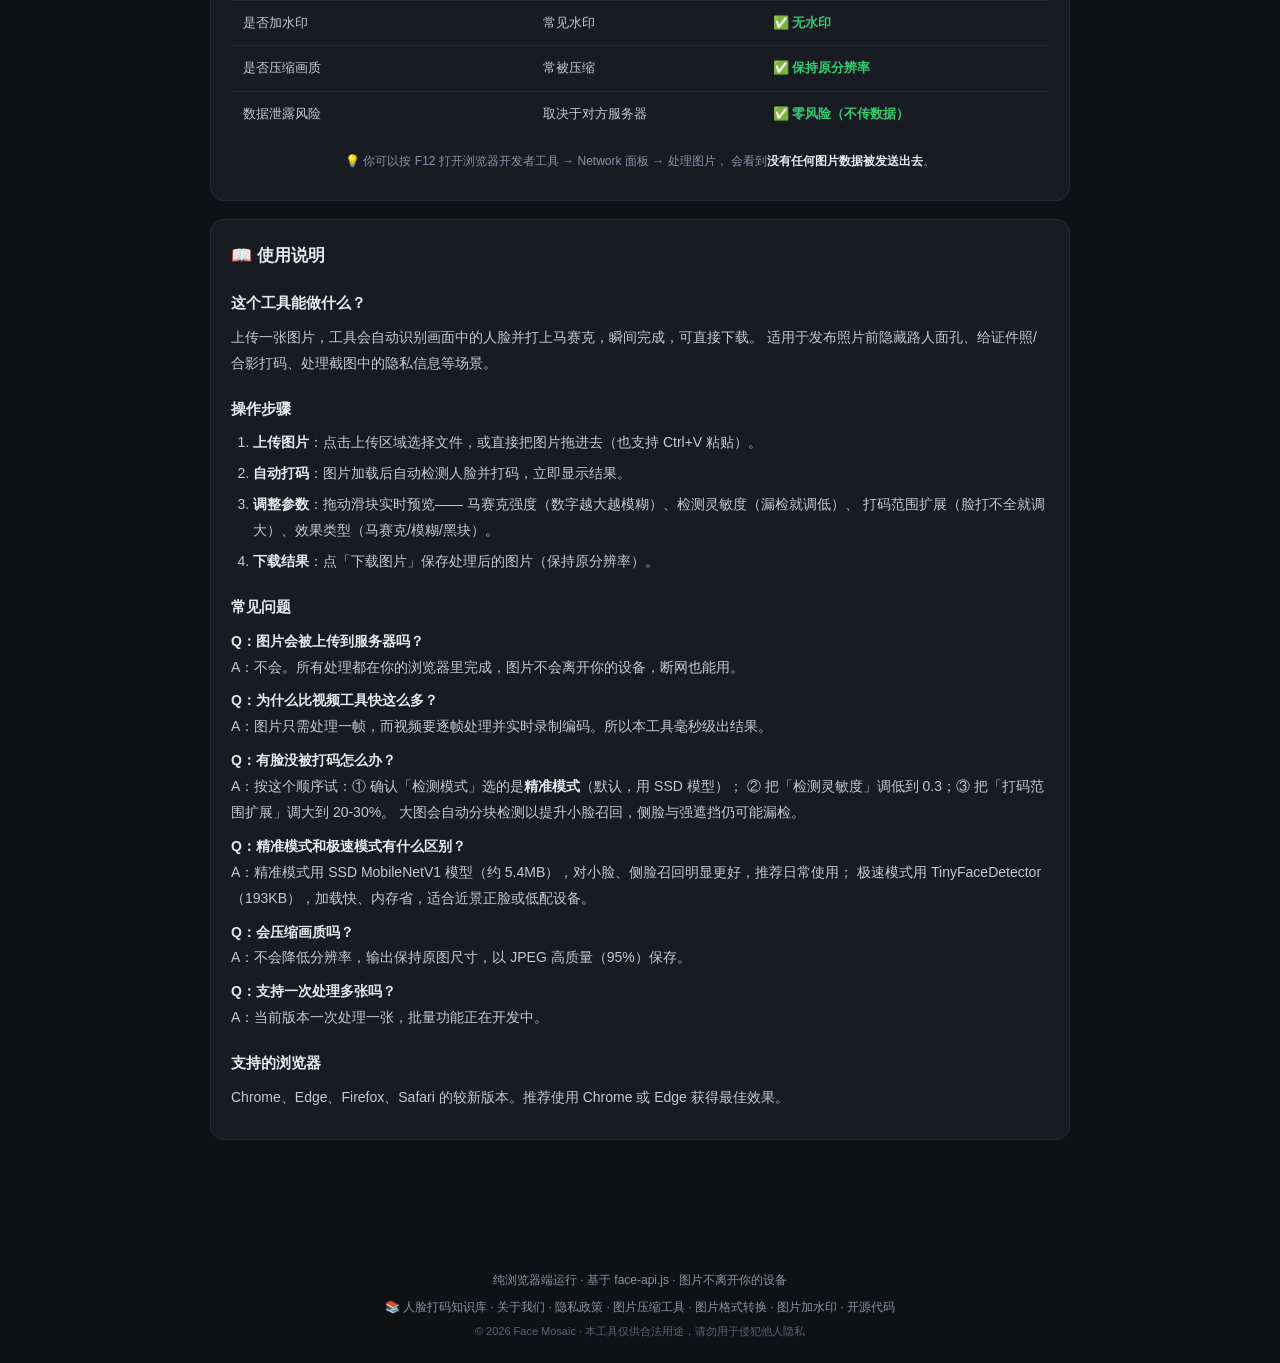
==== commit 8bd5c0db: "feat: 加入图片加水印工具（工具矩阵扩至 4 个）" ====
--- a/index.html
+++ b/index.html
@@ -232,6 +232,7 @@
       <a href="privacy.html">隐私政策</a> ·
       <a href="https://haixiansheng.github.io/image-compressor/">图片压缩工具</a> ·
       <a href="https://haixiansheng.github.io/image-converter/">图片格式转换</a> ·
+      <a href="https://haixiansheng.github.io/image-watermark/">图片加水印</a> ·
       <a href="https://github.com/haixiansheng/face-mosaic" target="_blank" rel="noopener">开源代码</a>
     </nav>
     <p class="copy">© 2026 Face Mosaic · 本工具仅供合法用途，请勿用于侵犯他人隐私</p>
